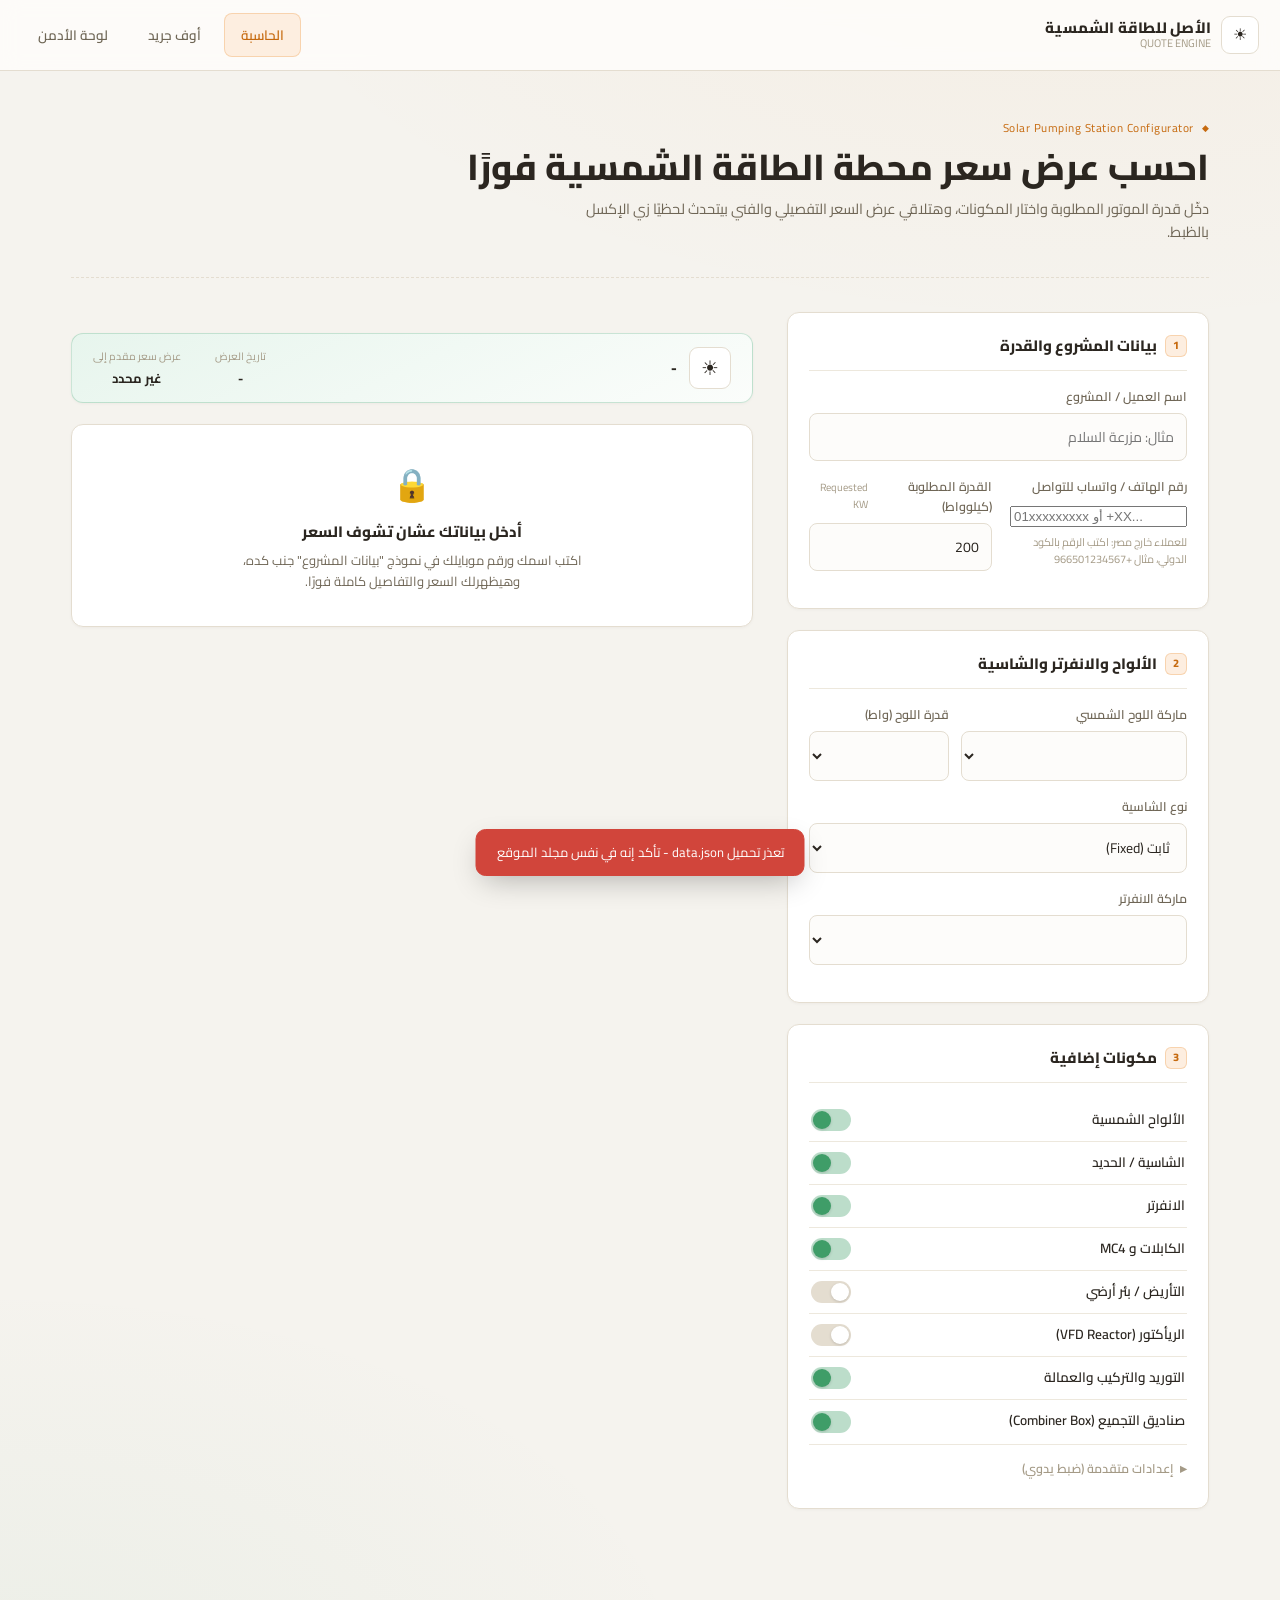
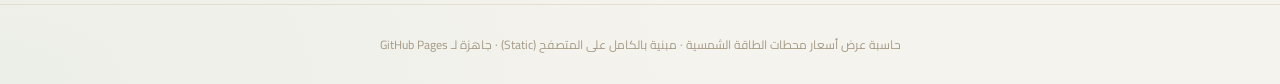
==== index.html @ ba608254 "Add files via upload" ====
<!DOCTYPE html>
<html lang="ar" dir="rtl">
<head>
<meta charset="UTF-8">
<meta name="viewport" content="width=device-width, initial-scale=1.0">
<title>حاسبة عرض سعر محطة الطاقة الشمسية</title>
<link rel="preconnect" href="https://fonts.googleapis.com">
<link href="https://fonts.googleapis.com/css2?family=Cairo:wght@400;500;600;700;800;900&display=swap" rel="stylesheet">
<link rel="stylesheet" href="style.css">
</head>
<body>

<div class="topbar">
  <div class="brand">
    <div class="brand-mark"><img src="logo.png" alt="شعار الشركة" onerror="this.style.display='none'; this.parentElement.innerHTML='☀';"></div>
    <div class="brand-text">
      <b id="companyNameTop">الأصل للطاقة الشمسية</b>
      <span>QUOTE ENGINE</span>
    </div>
  </div>
  <nav>
    <button class="nav-btn active" data-view="calc">الحاسبة</button>
    <button class="nav-btn" data-view="offgrid">أوف جريد</button>
    <button class="nav-btn" data-view="admin">لوحة الأدمن</button>
  </nav>
</div>

<div class="wrap">

  <!-- ======================= CALCULATOR VIEW ======================= -->
  <section class="view active" id="view-calc">
    <div class="hero">
      <div class="eyebrow">Solar Pumping Station Configurator</div>
      <h1>احسب عرض سعر محطة الطاقة الشمسية فورًا</h1>
      <p>دخّل قدرة الموتور المطلوبة واختار المكونات، وهتلاقي عرض السعر التفصيلي والفني بيتحدث لحظيًا زي الإكسل بالظبط.</p>
    </div>

    <div class="grid">
      <!-- LEFT: INPUTS -->
      <div>
        <div class="card">
          <h2><span class="num">1</span> بيانات المشروع والقدرة</h2>
          <div class="field">
            <label>اسم العميل / المشروع</label>
            <input type="text" id="clientName" placeholder="مثال: مزرعة السلام">
          </div>
          <div class="row2">
            <div class="field">
              <label>رقم الهاتف / واتساب للتواصل</label>
              <input type="tel" id="clientPhone" placeholder="01xxxxxxxxx أو +XX..." inputmode="tel">
              <small style="display:block; margin-top:5px; font-size:11px; color:var(--ink-faint);">للعملاء خارج مصر: اكتب الرقم بالكود الدولي، مثال +966501234567</small>
            </div>
            <div class="field">
              <label>القدرة المطلوبة (كيلوواط) <span class="hint">Requested KW</span></label>
              <input type="number" id="requestedKW" value="200" step="1" min="1">
            </div>
          </div>
        </div>

        <div class="card">
          <h2><span class="num">2</span> الألواح والانفرتر والشاسية</h2>
          <div class="row2-golden">
            <div class="field">
              <label>ماركة اللوح الشمسي</label>
              <select id="panelBrand"></select>
            </div>
            <div class="field">
              <label>قدرة اللوح (واط)</label>
              <select id="panelPower"></select>
            </div>
          </div>
          <div class="field">
            <label>نوع الشاسية</label>
            <select id="structureType">
              <option value="FIXED">ثابت (Fixed)</option>
              <option value="ROTATIONAL">متحرك (Rotational)</option>
            </select>
          </div>
          <div class="field">
            <label>ماركة الانفرتر</label>
            <select id="inverterBrand"></select>
          </div>
        </div>

        <div class="card">
          <h2><span class="num">3</span> مكونات إضافية</h2>
          <div class="switch-row">
            <div class="lbl">الألواح الشمسية</div>
            <label class="switch"><input type="checkbox" id="solarEnabled" checked><span class="track"></span><span class="thumb"></span></label>
          </div>
          <div class="switch-row">
            <div class="lbl">الشاسية / الحديد</div>
            <label class="switch"><input type="checkbox" id="structureEnabled" checked><span class="track"></span><span class="thumb"></span></label>
          </div>
          <div class="switch-row">
            <div class="lbl">الانفرتر</div>
            <label class="switch"><input type="checkbox" id="inverterEnabled" checked><span class="track"></span><span class="thumb"></span></label>
          </div>
          <div class="switch-row">
            <div class="lbl">الكابلات و MC4</div>
            <label class="switch"><input type="checkbox" id="cablesEnabled" checked><span class="track"></span><span class="thumb"></span></label>
          </div>
          <div class="switch-row">
            <div class="lbl">التأريض / بئر أرضي</div>
            <label class="switch"><input type="checkbox" id="earthingEnabled"><span class="track"></span><span class="thumb"></span></label>
          </div>
          <div class="switch-row">
            <div class="lbl">الريأكتور (VFD Reactor)</div>
            <label class="switch"><input type="checkbox" id="reactorEnabled"><span class="track"></span><span class="thumb"></span></label>
          </div>
          <div class="switch-row">
            <div class="lbl">التوريد والتركيب والعمالة</div>
            <label class="switch"><input type="checkbox" id="supplyInstallEnabled" checked><span class="track"></span><span class="thumb"></span></label>
          </div>
          <div class="switch-row">
            <div class="lbl">صناديق التجميع (Combiner Box) <small id="combinerAutoQty"></small></div>
            <label class="switch"><input type="checkbox" id="combinerEnabled" checked><span class="track"></span><span class="thumb"></span></label>
          </div>

          <details class="adv">
            <summary>إعدادات متقدمة (ضبط يدوي)</summary>
            <div class="adv-body">
              <div class="row3">
                <div class="field">
                  <label>تقليل ألواح/سلسلة</label>
                  <input type="number" id="decreasePanelsPerString" value="0">
                </div>
                <div class="field">
                  <label>تقليل عدد السلاسل</label>
                  <input type="number" id="decreaseStrings" value="0">
                </div>
                <div class="field">
                  <label>زيادة قدرة الانفرتر (HP)</label>
                  <input type="number" id="increaseInverterHP" value="0">
                </div>
              </div>
              <div class="field">
                <label>خصم إضافي يدوي (%)</label>
                <input type="number" id="extraDiscountPercent" value="0" min="0" max="100" step="0.5">
              </div>
            </div>
          </details>
        </div>
      </div>

      <!-- RIGHT: RESULTS -->
      <div>
        <div class="card" id="errorsCard" style="display:none; border-color:rgba(226,100,90,.4);">
          <h2 style="border:none; margin:0; color:var(--danger);">تنبيه</h2>
          <div id="errorsList" style="font-size:13px; color:var(--ink-dim);"></div>
        </div>

        <div class="card doc-header">
          <div class="doc-header-brand">
            <div class="brand-mark"><img src="logo.png" alt="" onerror="this.style.display='none'; this.parentElement.innerHTML='☀';"></div>
            <div class="doc-header-name">
              <b id="docCompanyName">-</b>
              <span id="docCompanyTagline"></span>
            </div>
          </div>
          <div class="doc-header-meta">
            <div class="cell"><span class="k">تاريخ العرض</span><span class="v" id="docQuoteDate">-</span></div>
            <div class="cell"><span class="k">عرض سعر مقدم إلى</span><span class="v" id="docClientNameOut">غير محدد</span></div>
          </div>
        </div>

        <div class="card" id="priceLockCard" style="text-align:center; padding:var(--sp-4) var(--sp-3);">
          <div style="font-size:32px; margin-bottom:10px;">🔒</div>
          <h2 style="border:none; margin:0 0 6px; padding:0; justify-content:center;">أدخل بياناتك عشان تشوف السعر</h2>
          <p style="font-size:13px; color:var(--ink-dim); max-width:360px; margin:0 auto;">اكتب اسمك ورقم موبايلك في نموذج "بيانات المشروع" جنب كده، وهيظهرلك السعر والتفاصيل كاملة فورًا.</p>
        </div>

        <div id="priceGate" style="display:none;">
          <div class="card summary-card">
            <div class="summary-head">
              <h2><span class="num">◆</span> ملخص المنظومة</h2>
              <span class="badge sum-badge" id="summaryBadge"></span>
            </div>
            <div class="summary-body">
              <div class="summary-price">
                <div class="lbl">الإجمالي النهائي (غير شامل ض.ق.م)</div>
                <div class="amt" id="finalPriceOut">0 ج.م</div>
                <div class="sub"><span id="beforeDiscountOut"></span></div>
              </div>
              <div class="summary-stats">
                <div class="stat"><div class="v" id="statPricePerKW">-</div><div class="k" id="statPricePerKWLabel">-</div></div>
                <div class="stat"><div class="v" id="statPanelCount">-</div><div class="k">عدد الألواح</div></div>
                <div class="stat"><div class="v" id="statKW">-</div><div class="k">KW القدرة الفعلية</div></div>
              </div>
            </div>
          </div>

          <div class="card">
            <h2><span class="num">⚡</span> المواصفات الفنية</h2>
            <div class="spec-grid" id="specGrid"></div>
          </div>

          <div class="card">
            <h2><span class="num">$</span> تفاصيل عرض السعر</h2>
            <div style="overflow-x:auto;">
              <table class="offer" id="offerTable">
                <thead><tr><th>#</th><th>البند</th><th>النوع</th><th>الكمية</th><th>السعر</th></tr></thead>
                <tbody></tbody>
              </table>
            </div>
            <div class="totals" id="totalsBlock"></div>
          </div>

          <div class="card" id="profitCard" style="display:none; border-color:rgba(45,150,90,.45); background:rgba(45,150,90,.06);">
            <h2><span class="num">🔐</span> التكلفة والربح <small style="font-size:11px; font-weight:600; color:var(--ink-faint);">(يظهر للأدمن فقط)</small></h2>
            <div class="totals" id="profitBlock"></div>
          </div>

          <div class="card">
            <h2><span class="num">%</span> شروط السداد</h2>
            <div id="paymentTerms"></div>
          </div>

          <button class="btn ghost" id="printBtn" style="margin-top:6px;">🖨 طباعة / حفظ PDF</button>
        </div>
      </div>
    </div>
  </section>

  <!-- ======================= OFF-GRID VIEW ======================= -->
  <section class="view" id="view-offgrid">
    <div class="hero">
      <div class="eyebrow">أوف جريد</div>
      <h1>حاسبة أنظمة الطاقة الشمسية بالبطاريات (Off-Grid)</h1>
      <p>احسب عدد الألواح وبنك البطاريات والانفرتر المناسب حسب استهلاكك اليومي، واحصل على عرض سعر فوري.</p>
    </div>

    <div class="grid">
      <!-- RIGHT: INPUTS -->
      <div>
        <div class="card">
          <h2><span class="num">1</span> بيانات العميل والمشروع</h2>
          <div class="field">
            <label>اسم العميل / المشروع</label>
            <input type="text" id="ogClientName" placeholder="مثال: مزرعة السلام">
          </div>
          <div class="row2">
            <div class="field">
              <label>رقم الهاتف / واتساب للتواصل</label>
              <input type="tel" id="ogClientPhone" placeholder="01xxxxxxxxx أو +XX..." inputmode="tel">
            </div>
            <div class="field">
              <label>نوع التيار</label>
              <select id="ogPhase">
                <option value="single">أحادي الطور (Single Phase 220V)</option>
                <option value="three">ثلاثي الطور (Three Phase)</option>
              </select>
            </div>
          </div>
        </div>

        <div class="card">
          <h2><span class="num">2</span> اختيار الموديلات</h2>
          <p style="font-size:11px; color:var(--ink-faint); margin-top:-8px;">قدرة الانفرتر وسعة البطارية بتتحددوا تلقائيًا حسب الأحمال اللي هتدخلها تحت.</p>
          <div class="model-select-row"><label>الانفرتر</label><select id="ogInvBrand"></select></div>
          <div class="model-select-row"><label>البطارية</label><select id="ogBattBrand"></select></div>
          <div class="model-select-row"><label>لوح الطاقة</label><select id="ogPanelBrand"></select></div>
          <div class="model-select-row"><label>قدرة لوح الطاقة</label><select id="ogPanelPower"></select></div>
        </div>

        <div class="card">
          <h2><span class="num">3</span> ساعات الشمس ووقت التشغيل</h2>
          <div class="row2">
            <div class="field"><label>ساعات الشمس القصوى (PSH)</label><input type="number" id="ogPsh" step="0.1"></div>
            <div class="field"><label>هامش أمان</label><input type="number" id="ogSafetyFactor" step="0.01"></div>
          </div>
          <div class="switch-row">
            <div class="lbl">تشغيل نهارًا (مباشر على الألواح)</div>
            <label class="switch"><input type="checkbox" id="ogMorningEnabled" checked><span class="track"></span><span class="thumb"></span></label>
          </div>
          <div class="switch-row">
            <div class="lbl">تشغيل ليلاً (على البطاريات)</div>
            <label class="switch"><input type="checkbox" id="ogNightEnabled" checked><span class="track"></span><span class="thumb"></span></label>
          </div>
        </div>

        <div class="card">
          <h2><span class="num">4</span> الأحمال (الأجهزة المطلوب تشغيلها)</h2>
          <p style="font-size:12px; color:var(--ink-faint); margin-top:-8px;">اختار الجهاز من القائمة وداس + عشان تضيفه. لو مش لاقي جهازك، اختار "جهاز غير مسجل" واكتب بياناته. ساعات التشغيل: نهارًا من 8 صباحًا لـ4 عصرًا، وليلًا باقي اليوم.</p>
          <div class="load-picker-row">
            <select id="ogLoadPicker"></select>
            <button type="button" class="btn-add-load" id="ogAddLoadBtn">+</button>
          </div>
          <div class="tbl-wrap" style="margin-top:14px;">
            <table class="tbl-edit" id="ogLoadsTable2">
              <thead><tr><th>#</th><th>الجهاز</th><th>العدد</th><th>ساعات النهار</th><th>ساعات الليل</th><th></th></tr></thead>
              <tbody id="ogSelectedLoadsBody"></tbody>
            </table>
          </div>
          <p class="qlog-empty" id="ogLoadsEmptyMsg" style="display:none;">لسه مفيش أجهزة مضافة - اختار من القائمة فوق وداس +</p>
        </div>

        <details class="adv">
          <summary>إعدادات متقدمة</summary>
          <div class="adv-body">
            <div class="row2">
              <div class="field"><label>عدد ألواح إضافي يدوي</label><input type="number" id="ogManualPanelAdj" value="0"></div>
              <div class="field"><label>استرينجات بطاريات إضافية</label><input type="number" id="ogExtraBatteryStrings" value="0"></div>
            </div>
            <div class="row2">
              <div class="field"><label>عدد وحدات التركيب <span class="hint">افتراضي = نص عدد الشاسيهات</span></label><input type="number" id="ogInstallQtyOverride" placeholder="تلقائي"></div>
              <div class="field"><label>خصم إضافي (مبلغ ثابت)</label><input type="number" id="ogExtraDiscount" value="0"></div>
            </div>
          </div>
        </details>
      </div>

      <!-- LEFT: RESULTS -->
      <div>
        <div class="card" id="ogErrorsCard" style="display:none; border-color:rgba(226,100,90,.4);">
          <h2 style="border:none; margin:0; color:var(--danger);">تنبيه</h2>
          <div id="ogErrorsList" style="font-size:13px; color:var(--ink-dim);"></div>
        </div>

        <div class="card" id="ogPriceLockCard" style="text-align:center; padding:var(--sp-4) var(--sp-3);">
          <div style="font-size:32px; margin-bottom:10px;">🔒</div>
          <h2 style="border:none; margin:0 0 6px; padding:0; justify-content:center;">أدخل بياناتك عشان تشوف السعر</h2>
          <p style="font-size:13px; color:var(--ink-dim); max-width:360px; margin:0 auto;">اكتب اسمك ورقم موبايلك في "بيانات العميل والمشروع"، وهيظهرلك السعر والتفاصيل كاملة فورًا.</p>
        </div>

        <div id="ogPriceGate" style="display:none;">
          <div class="card summary-card">
            <div class="summary-head">
              <h2><span class="num">◆</span> ملخص النظام</h2>
              <span class="badge sum-badge" id="ogSummaryBadge"></span>
            </div>
            <div class="summary-body">
              <div class="summary-price">
                <div class="lbl">الإجمالي النهائي</div>
                <div class="amt" id="ogFinalPriceOut">0 ج.م</div>
                <div class="sub"><span id="ogBeforeDiscountOut"></span></div>
              </div>
              <div class="summary-stats">
                <div class="stat"><div class="v" id="ogStatPanels">-</div><div class="k">عدد الألواح</div></div>
                <div class="stat"><div class="v" id="ogStatBatteries">-</div><div class="k">عدد البطاريات</div></div>
                <div class="stat"><div class="v" id="ogStatStoredKWh">-</div><div class="k">KWh مخزنة</div></div>
              </div>
            </div>
          </div>

          <div class="card">
            <h2><span class="num">⚡</span> المواصفات الفنية</h2>
            <div class="spec-grid" id="ogSpecGrid"></div>
          </div>

          <div class="card">
            <h2><span class="num">$</span> تفاصيل عرض السعر</h2>
            <div style="overflow-x:auto;">
              <table class="offer" id="ogOfferTable">
                <thead><tr><th>#</th><th>البند</th><th>النوع</th><th>الكمية</th><th>السعر</th></tr></thead>
                <tbody></tbody>
              </table>
            </div>
            <div class="totals" id="ogTotalsBlock"></div>
          </div>

          <div class="card" id="ogProfitCard" style="display:none; border-color:rgba(45,150,90,.45); background:rgba(45,150,90,.06);">
            <h2><span class="num">🔐</span> التكلفة والربح <small style="font-size:11px; font-weight:600; color:var(--ink-faint);">(يظهر للأدمن فقط)</small></h2>
            <div class="totals" id="ogProfitBlock"></div>
          </div>

          <div class="card">
            <h2><span class="num">%</span> شروط السداد</h2>
            <div id="ogPaymentTerms"></div>
          </div>

          <button class="btn ghost" id="ogPrintBtn" style="margin-top:6px;">🖨 طباعة / حفظ PDF</button>
        </div>
      </div>
    </div>
  </section>

  <!-- ======================= ADMIN VIEW ======================= -->
  <section class="view" id="view-admin">
    <div id="admin-gate" class="gate">
      <div class="icon">🔒</div>
      <h2>دخول لوحة الأدمن</h2>
      <p>دخّل اسم المستخدم وكلمة المرور الخاصة بالأدمن.</p>
      <div class="field">
        <label>اسم المستخدم</label>
        <input type="text" id="adminUsername" placeholder="admin" autocomplete="username">
      </div>
      <div class="field">
        <label>كلمة المرور</label>
        <input type="password" id="adminPasswordInput" placeholder="••••••••" autocomplete="current-password">
      </div>

      <details class="adv" style="margin-top:14px;">
        <summary>إعدادات الاتصال بـ GitHub (تُملأ مرة واحدة فقط)</summary>
        <div class="adv-body">
          <p style="font-size:12.5px; color:var(--ink-dim); margin-top:0;">لازم توكن GitHub بصلاحية الكتابة على الريبو عشان تقدر تحفظ التعديلات مباشرة للجميع. التوكن بيتخزن في المتصفح بتاعك فقط ومش بيتبعت لأي حد غير GitHub.</p>
          <div class="field">
            <label>مالك الريبو (Owner)</label>
            <input type="text" id="ghOwner" placeholder="مثال: ahmed-solar">
          </div>
          <div class="field">
            <label>اسم الريبو (Repo)</label>
            <input type="text" id="ghRepo" placeholder="مثال: solar-quote-site">
          </div>
          <div class="field">
            <label>الفرع (Branch)</label>
            <input type="text" id="ghBranch" value="main">
          </div>
          <div class="field">
            <label>GitHub Token (Fine-grained, Contents: Read & Write)</label>
            <input type="password" id="ghToken" placeholder="github_pat_...">
          </div>
          <div class="switch-row" style="justify-content:flex-start; gap:10px;">
            <label class="switch"><input type="checkbox" id="rememberToken"><span class="track"></span><span class="thumb"></span></label>
            <div class="lbl" style="font-size:12.5px;">تذكرني على هذا الجهاز (غير مستحسن على جهاز مشترك)</div>
          </div>
        </div>
      </details>

      <button class="btn" id="unlockAdminBtn" style="margin-top:14px;">دخول</button>
      <div class="field" style="margin-top:14px;">
        <button class="btn ghost small" id="offlineAdminBtn">تعديل بدون حفظ فوري (تنزيل JSON يدويًا)</button>
      </div>
    </div>

    <div id="admin-panel" style="display:none;">
      <div class="admin-toolbar">
        <div><span class="status-dot" id="connStatusDot"></span><span id="connStatusText" style="font-size:13px;">متصل بـ GitHub</span></div>
        <div style="display:flex; gap:10px;">
          <button class="btn ghost small" id="downloadJsonBtn">تنزيل data.json</button>
          <button class="btn small" id="saveGithubBtn">حفظ التعديلات على GitHub</button>
          <button class="btn ghost small" id="lockAdminBtn">خروج</button>
        </div>
      </div>

      <div class="card">
        <h2><span class="num">📇</span> سجل عروض الأسعار</h2>
        <p style="font-size:12px; color:var(--ink-faint); margin-top:-8px;">كل عرض أي حد يعمله (عميل، مندوب، أو أدمن) بيتسجل هنا تلقائيًا - اسم العميل ورقم هاتفه وتفاصيل العرض كاملة، عشان ترجعله وقت ما احتجت.</p>

        <div class="field">
          <label>رابط سجل عروض الأسعار (Worker URL) <span class="hint">مرة واحدة بس</span></label>
          <input type="text" id="cfgQuotesWorkerUrl" placeholder="https://alasl-quote-logger.YOUR-SUBDOMAIN.workers.dev">
          <small style="display:block; margin-top:5px; font-size:11px; color:var(--ink-faint);">شوف ملف <code>server/quote-logger-worker.js</code> في المشروع لخطوات النشر على Cloudflare (مجانًا). من غير الرابط ده، العروض بتتسجل محليًا بس على كل جهاز.</small>
        </div>

        <div style="display:flex; gap:10px; margin:14px 0; flex-wrap:wrap;">
          <input type="text" id="quotesSearch" placeholder="دور بالاسم أو رقم الهاتف..." style="flex:1; min-width:180px;">
          <button class="btn ghost small" id="refreshQuotesBtn">تحديث السجل المركزي ↻</button>
        </div>
        <div style="margin-bottom:10px;">
          <b style="font-size:12.5px; color:var(--ink-dim);">السجل المركزي (يظهر من أي جهاز لأي أدمن)</b>
          <div id="quotesLogRemote" style="margin-top:8px;"></div>
        </div>
        <div>
          <b style="font-size:12.5px; color:var(--ink-dim);">السجل المحلي (على هذا الجهاز/المتصفح بس - نسخة احتياطية)</b>
          <div id="quotesLogLocal" style="margin-top:8px;"></div>
        </div>
      </div>

      <div class="admin-top-row">
        <div class="card">
          <h2><span class="num">i</span> بيانات الشركة</h2>
          <div class="row2-golden-r">
            <div class="field"><label>اسم الشركة</label><input type="text" id="cfgCompanyName"></div>
            <div class="field"><label>رمز العملة</label><input type="text" id="cfgCurrencySymbol"></div>
          </div>
        </div>

        <div class="card">
          <h2><span class="num">🔑</span> بيانات دخول الأدمن</h2>
          <p style="font-size:12px; color:var(--ink-faint); margin-top:-8px;">بعد التغيير اضغط "حفظ التعديلات على GitHub" عشان تتفعّل للجميع.</p>
          <div class="field"><label>اسم المستخدم الجديد</label><input type="text" id="newAdminUsername" autocomplete="off"></div>
          <div class="field"><label>كلمة المرور الجديدة</label><input type="password" id="newAdminPassword" autocomplete="new-password" placeholder="اتركه فارغًا لو مش عايز تغييره"></div>
          <button class="btn ghost small" id="updateAdminCredsBtn" style="margin-top:6px;">تحديث بيانات الدخول</button>
        </div>
      </div>

      <div class="card">
        <h2><span class="num">∑</span> ثوابت المعادلات الهندسية <small style="font-size:11px; font-weight:600; color:var(--ink-faint);">(قابلة للتحديث الدوري)</small></h2>
        <p style="font-size:12px; color:var(--ink-faint); margin-top:-8px;">دي الثوابت اللي بتتغير في معادلات حساب عدد الألواح والسلاسل - عدّلها هنا وقت ما احتجت من غير ما تلمس الكود.</p>
        <div class="row2">
          <div class="field">
            <label>الحد الأقصى لفولت السلسلة (V) <span class="hint">Voltage Limit Cap</span></label>
            <input type="number" id="cfgVoltageLimitCap" step="1">
            <small style="display:block; margin-top:5px; font-size:11px; color:var(--ink-faint);">⚠ بيتقارن بـ <b>Vimp</b> (فولت التشغيل الأمثل) مش <b>Voc</b> (فولت الدائرة المفتوحة) — المعادلة: عدد الألواح بالسلسلة = هذا الرقم ÷ Vimp اللوح.</small>
          </div>
          <div class="field">
            <label>معامل الفولت المتوقع (VAC Factor)</label>
            <input type="number" id="cfgExpectedVACFactor" step="0.0001">
          </div>
        </div>
      </div>

      <div class="card">
        <h2><span class="num">☀</span> جدول الألواح الشمسية</h2>
        <p style="font-size:12px; color:var(--ink-faint); margin-top:-8px;">لازم كل لوح له سعر (جنيه/واط) عشان يظهر في اختيارات الحاسبة.</p>
        <div class="field" style="max-width:260px;">
          <label>عرض</label>
          <select id="panelsFilter">
            <option value="all">كل الألواح</option>
            <option value="priced">الألواح اللي ليها سعر بس</option>
            <option value="unpriced">الألواح اللي من غير سعر بس</option>
          </select>
        </div>
        <p id="panelsMissingNote" style="font-size:12px; color:var(--sun); margin:0 0 10px; font-family:var(--mono);"></p>
        <div class="tbl-wrap">
          <table class="tbl-edit" id="panelsTable">
            <thead><tr><th>الماركة</th><th>القدرة W</th><th>Vimp</th><th>Voc</th><th>I imp</th><th>I sc</th><th>السعر/واط</th><th></th></tr></thead>
            <tbody></tbody>
          </table>
        </div>
        <button class="btn ghost small" id="addPanelBtn" style="margin-top:10px;">+ إضافة لوح</button>
      </div>

      <div class="card">
        <h2><span class="num">⚙</span> جدول الإنفرترات</h2>
        <div class="compact-grid" id="invDiscountsBox" style="margin-bottom:14px;"></div>
        <div class="field" style="max-width:260px;">
          <label>اختر ماركة الانفرتر لعرض/تعديل موديلاتها</label>
          <select id="invBrandFilter"></select>
        </div>
        <div class="tbl-wrap">
          <table class="tbl-edit" id="invTable">
            <thead><tr><th>الماركة</th><th>HP</th><th>KW</th><th>السعر (Price List)</th><th></th></tr></thead>
            <tbody></tbody>
          </table>
        </div>
        <button class="btn ghost small" id="addInvBtn" style="margin-top:10px;">+ إضافة موديل انفرتر</button>
      </div>

      <div class="card">
        <h2><span class="num">▦</span> صناديق التجميع (Combiner Box)</h2>
        <div class="row2">
          <div class="field"><label>نسبة الخصم على السعر الأصلي</label><input type="number" id="cfgCombinerDiscount" step="0.01"></div>
          <div class="field"><label>عدد المصفوفات (Arrays) لكل صندوق</label><input type="number" id="cfgStringsPerBox" step="1" min="1"></div>
        </div>
        <div class="tbl-wrap">
          <table class="tbl-edit" id="combinerTable">
            <thead><tr><th>عدد المصفوفات</th><th>MCCB</th><th>السعر الأصلي</th><th></th></tr></thead>
            <tbody></tbody>
          </table>
        </div>
        <button class="btn ghost small" id="addCombinerBtn" style="margin-top:10px;">+ إضافة صف</button>
      </div>

      <div class="card">
        <h2><span class="num">▤</span> الريأكتور والقواطع (MCCB)</h2>
        <div class="row2">
          <div>
            <b style="font-size:12.5px; color:var(--ink-dim);">الريأكتور</b>
            <div class="tbl-wrap" style="margin-top:8px;">
              <table class="tbl-edit" id="reactorTable">
                <thead><tr><th>أمبير</th><th>السعر</th><th></th></tr></thead>
                <tbody></tbody>
              </table>
            </div>
            <button class="btn ghost small" id="addReactorBtn" style="margin-top:10px;">+ إضافة</button>
          </div>
          <div>
            <b style="font-size:12.5px; color:var(--ink-dim);">قواطع MCB/MCCB</b>
            <div class="tbl-wrap" style="margin-top:8px;">
              <table class="tbl-edit" id="mcbTable">
                <thead><tr><th>أمبير</th><th>السعر</th><th></th></tr></thead>
                <tbody></tbody>
              </table>
            </div>
            <button class="btn ghost small" id="addMcbBtn" style="margin-top:10px;">+ إضافة</button>
          </div>
        </div>
      </div>

      <div class="card">
        <h2><span class="num">▧</span> أسعار الحديد / الشاسية</h2>
        <div class="row3">
          <div class="field"><label>ثابت - جنيه/كيلوواط</label><input type="number" id="cfgSteelFixed"></div>
          <div class="field"><label>متحرك Semco (≤15 لوح/سلسلة)</label><input type="number" id="cfgSteelSemco15"></div>
          <div class="field"><label>متحرك Semco (&gt;15 لوح/سلسلة)</label><input type="number" id="cfgSteelSemcoGt15"></div>
        </div>
        <div class="row3">
          <div></div>
          <div class="field"><label>متحرك الموحدة (≤15 لوح/سلسلة)</label><input type="number" id="cfgSteelElmo15"></div>
          <div class="field"><label>متحرك الموحدة (&gt;15 لوح/سلسلة)</label><input type="number" id="cfgSteelElmoGt15"></div>
        </div>
      </div>

      <div class="card">
        <h2><span class="num">⎓</span> الكابلات - الشركات والمقاسات</h2>
        <p style="font-size:12px; color:var(--ink-faint); margin-top:-8px;">جدول مرجعي بأسعار كل شركة ومقاس عند الموردين، وتحته الإعدادات الفعلية اللي بتدخل في حساب عرض السعر.</p>
        <div class="tbl-wrap">
          <table class="tbl-edit" id="cablesTable">
            <thead><tr><th>الشركة المصنعة</th><th>المقاس</th><th>سعر المتر</th><th></th></tr></thead>
            <tbody></tbody>
          </table>
        </div>
        <button class="btn ghost small" id="addCableBtn" style="margin-top:10px;">+ إضافة نوع كابل</button>

        <div style="margin-top:18px; padding-top:16px; border-top:1px dashed var(--line);">
          <b style="font-size:12.5px; color:var(--ink-dim);">⚡ إعدادات التسعير المستخدمة في الحسبة</b>
          <p style="font-size:11.5px; color:var(--ink-faint); margin:4px 0 12px;">دي القيم الفعلية اللي بتدخل في حساب السعر النهائي - عدّلها يدويًا لو غيّرت السعر في الجدول فوق وعايز تطبّقه.</p>
          <div class="row3">
            <div class="field"><label>متر كابل/صف</label><input type="number" id="cfgCableMeterPerArray"></div>
            <div class="field"><label>سعر متر الكابل المستخدم</label><input type="number" id="cfgCablePricePerMeter"></div>
            <div class="field"><label>معامل ربح الكابلات</label><input type="number" id="cfgCableMarkup" step="0.01"></div>
          </div>
        </div>
      </div>

      <div class="card">
        <h2><span class="num">≡</span> ثوابت أخرى (تأريض / تركيب / نقل)</h2>
        <div class="row3">
          <div class="field"><label>MC4 لكل صف</label><input type="number" id="cfgMc4PerArray"></div>
          <div class="field"><label>سعر MC4</label><input type="number" id="cfgMc4Price"></div>
          <div class="field"><label>سعر الخرطوم المرن</label><input type="number" id="cfgFlexTubePrice"></div>
        </div>
        <div class="row3">
          <div class="field"><label>مقسوم عليه التأريض (واط)</label><input type="number" id="cfgEarthDivisor"></div>
          <div class="field"><label>سعر وحدة التأريض</label><input type="number" id="cfgEarthPrice"></div>
          <div class="field"><label>معامل ربح التأريض والريأكتور</label><input type="number" id="cfgEarthMarkup" step="0.01"></div>
        </div>
        <div class="row3">
          <div class="field"><label>سعر وحدة التركيب/كيلوواط</label><input type="number" id="cfgInstallPrice"></div>
          <div class="field"><label>مقسوم عليه النقل (واط)</label><input type="number" id="cfgTransportDivisor"></div>
          <div class="field"><label>سعر وحدة النقل</label><input type="number" id="cfgTransportPrice"></div>
        </div>
        <div class="row3">
          <div class="field"><label>توريد وتركيب ثابت (جنيه/كيلوواط)</label><input type="number" id="cfgSupplyFixed"></div>
          <div class="field"><label>توريد وتركيب متحرك (جنيه/كيلوواط)</label><input type="number" id="cfgSupplyRot"></div>
          <div class="field"><label>هامش الربح للألواح (جنيه/واط)</label><input type="number" id="cfgPanelMarkup" step="0.01"></div>
        </div>
      </div>

      <div class="card">
        <h2><span class="num">🔋</span> أوف جريد - كتالوج الانفرترات</h2>
        <p style="font-size:12px; color:var(--ink-faint); margin-top:-8px;">الأسعار دي منقولة من ملف إكسل قديم - راجعها وحدّثها من هنا.</p>
        <div class="tbl-wrap">
          <table class="tbl-edit" id="ogInvTable">
            <thead><tr><th>الماركة</th><th>النوع</th><th>الجهد V</th><th>القدرة KW</th><th>السعر (Price List)</th><th>نسبة الخصم</th><th></th></tr></thead>
            <tbody></tbody>
          </table>
        </div>
        <button class="btn ghost small" id="addOgInvBtn" style="margin-top:10px;">+ إضافة انفرتر أوف جريد</button>
      </div>

      <div class="card">
        <h2><span class="num">🔋</span> أوف جريد - كتالوج البطاريات</h2>
        <div class="tbl-wrap">
          <table class="tbl-edit" id="ogBattTable">
            <thead><tr><th>الماركة</th><th>الجهد V</th><th>السعة AH</th><th>DOD%</th><th>السعر (Price List)</th><th>نسبة الخصم</th><th></th></tr></thead>
            <tbody></tbody>
          </table>
        </div>
        <button class="btn ghost small" id="addOgBattBtn" style="margin-top:10px;">+ إضافة بطارية</button>
      </div>

      <div class="card">
        <h2><span class="num">🔌</span> أوف جريد - قائمة الأحمال (الأجهزة)</h2>
        <p style="font-size:12px; color:var(--ink-faint); margin-top:-8px;">دي القائمة اللي بتظهر للعميل يختار عدد كل جهاز عنده.</p>
        <div class="tbl-wrap">
          <table class="tbl-edit" id="ogLoadsTable">
            <thead><tr><th>اسم الجهاز</th><th>القدرة (واط)</th><th>معامل التشغيل</th><th>ساعات ليلية</th><th>ساعات نهارية</th><th></th></tr></thead>
            <tbody></tbody>
          </table>
        </div>
        <button class="btn ghost small" id="addOgLoadBtn" style="margin-top:10px;">+ إضافة جهاز</button>
      </div>

      <div class="card">
        <h2><span class="num">≡</span> أوف جريد - ثوابت الحساب والتسعير</h2>
        <div class="row3">
          <div class="field"><label>ساعات الشمس الافتراضية (PSH)</label><input type="number" id="cfgOgPsh" step="0.1"></div>
          <div class="field"><label>هامش الأمان الافتراضي</label><input type="number" id="cfgOgSafetyFactor" step="0.01"></div>
          <div class="field"><label>ألواح إضافية افتراضية</label><input type="number" id="cfgOgExtraPanels"></div>
        </div>
        <div class="row3">
          <div class="field"><label>ساعات شحن البطارية بالكامل</label><input type="number" id="cfgOgChargeSunHours" step="0.1"></div>
          <div class="field"><label>هامش ربح اللوح (جنيه/واط)</label><input type="number" id="cfgOgPanelMarkup" step="0.01"></div>
          <div class="field"><label>تكلفة الشاسيه/وحدة</label><input type="number" id="cfgOgSteelCost"></div>
        </div>
        <div class="row3">
          <div class="field"><label>هامش ربح الشاسيه/وحدة</label><input type="number" id="cfgOgSteelMargin"></div>
          <div class="field"><label>تكلفة متر الكابل</label><input type="number" id="cfgOgCableCost"></div>
          <div class="field"><label>سعر متر الكابل للعميل</label><input type="number" id="cfgOgCableCustomer"></div>
        </div>
        <div class="row3">
          <div class="field"><label>أمتار كابل لكل شاسيه</label><input type="number" id="cfgOgCableMetersPerSteel"></div>
          <div class="field"><label>تكلفة الاكسسوارات (ثابت)</label><input type="number" id="cfgOgAccCost"></div>
          <div class="field"><label>سعر الاكسسوارات للعميل</label><input type="number" id="cfgOgAccCustomer"></div>
        </div>
        <div class="row3">
          <div class="field"><label>تكلفة النقل (ثابت)</label><input type="number" id="cfgOgTransportCost"></div>
          <div class="field"><label>سعر النقل للعميل</label><input type="number" id="cfgOgTransportCustomer"></div>
          <div class="field"><label>تكلفة التركيب/وحدة</label><input type="number" id="cfgOgInstallCost"></div>
        </div>
        <div class="row3">
          <div class="field"><label>سعر التركيب للعميل/وحدة</label><input type="number" id="cfgOgInstallCustomer"></div>
        </div>
      </div>

      <button class="btn" id="saveGithubBtn2" style="margin-bottom:40px;">حفظ كل التعديلات على GitHub</button>
    </div>
  </section>

</div>

<div class="footer">
  حاسبة عرض أسعار محطات الطاقة الشمسية &middot; مبنية بالكامل على المتصفح (Static) &middot; جاهزة لـ GitHub Pages
</div>

<div class="toast" id="toast"></div>

<!-- ======================= MODAL عام: إضافة أي منتج (لوح / انفرتر / كابل / ...) ======================= -->
<div class="modal-overlay" id="genericModal">
  <div class="modal-box">
    <h3 id="gmTitle">-</h3>
    <p class="modal-sub" id="gmSub"></p>
    <div id="gmFields"></div>
    <div class="modal-actions">
      <button class="btn ghost" id="gmCancelBtn">إلغاء</button>
      <button class="btn" id="gmConfirmBtn">حفظ</button>
    </div>
  </div>
</div>

<!-- ======================= PRINT-ONLY QUOTE TEMPLATE ======================= -->
<div id="printQuote">
  <img class="pq-letterhead-bg" src="letterhead.jpg" alt="">
  <div class="pq-content">
    <div class="pq-doc">
      <b>عرض سعر</b>
      <div>رقم العرض: <span id="pqQuoteNo"></span></div>
      <div>التاريخ: <span id="pqDate"></span></div>
    </div>

    <div class="pq-meta">
      <div class="box">
        <div class="k">العميل / المشروع</div>
        <div class="v" id="pqClient">-</div>
      </div>
      <div class="box">
        <div class="k">رقم الهاتف / واتساب</div>
        <div class="v" id="pqPhone">-</div>
      </div>
      <div class="box">
        <div class="k">القدرة المطلوبة</div>
        <div class="v" id="pqRequestedKW">-</div>
      </div>
      <div class="box">
        <div class="k">نوع الشاسية</div>
        <div class="v" id="pqStructureType">-</div>
      </div>
    </div>

    <div class="pq-specs" id="pqSpecs"></div>

    <table class="pq-table">
      <thead>
        <tr><th>#</th><th>البند</th><th>النوع</th><th>الكمية</th><th>المنشأ</th><th>الضمان</th></tr>
      </thead>
      <tbody id="pqOfferBody"></tbody>
    </table>

    <div class="pq-grandtotal" id="pqGrandTotal">
      <div class="k">السعر الإجمالي للعرض (غير شامل ض.ق.م)</div>
      <div class="v" id="pqGrandTotalValue">-</div>
    </div>

    <div class="pq-payment">
      <div class="title">شروط السداد</div>
      <div id="pqPayment"></div>
    </div>

    <div class="pq-footer">
      هذا العرض ساري لمدة 15 يوم من تاريخه، ولا يشمل ضريبة القيمة المضافة ما لم يذكر خلاف ذلك.
    </div>
  </div>
</div>

<div id="printQuoteOG">
  <img class="pq-letterhead-bg" src="letterhead.jpg" alt="">
  <div class="pq-content">
    <div class="pq-doc">
      <b>عرض سعر - نظام أوف جريد (بطاريات)</b>
      <div>رقم العرض: <span id="ogPqQuoteNo"></span></div>
      <div>التاريخ: <span id="ogPqDate"></span></div>
    </div>

    <div class="pq-meta">
      <div class="box">
        <div class="k">العميل / المشروع</div>
        <div class="v" id="ogPqClient">-</div>
      </div>
      <div class="box">
        <div class="k">رقم الهاتف / واتساب</div>
        <div class="v" id="ogPqPhone">-</div>
      </div>
      <div class="box">
        <div class="k">نوع التيار</div>
        <div class="v" id="ogPqPhase">-</div>
      </div>
      <div class="box">
        <div class="k">عدد الألواح</div>
        <div class="v" id="ogPqPanels">-</div>
      </div>
    </div>

    <div class="pq-specs" id="ogPqSpecs"></div>

    <table class="pq-table">
      <thead>
        <tr><th>#</th><th>البند</th><th>النوع</th><th>الكمية</th></tr>
      </thead>
      <tbody id="ogPqOfferBody"></tbody>
    </table>

    <div class="pq-grandtotal" id="ogPqGrandTotal">
      <div class="k">السعر الإجمالي للعرض (غير شامل ض.ق.م)</div>
      <div class="v" id="ogPqGrandTotalValue">-</div>
    </div>

    <div class="pq-payment">
      <div class="title">شروط السداد</div>
      <div id="ogPqPayment"></div>
    </div>

    <div class="pq-footer">
      هذا العرض ساري لمدة 15 يوم من تاريخه، ولا يشمل ضريبة القيمة المضافة ما لم يذكر خلاف ذلك.
    </div>
  </div>
</div>

<script src="calc.js"></script>
<script src="offgrid-calc.js"></script>
<script src="app.js"></script>
</body>
</html>
---- style.css ----
:root{
  --bg: #f5f3ee;
  --bg-panel: #fdfcfa;
  --bg-card: #ffffff;
  --line: #e4ddd0;
  --line-soft: #ede8dd;
  --ink: #2b2620;
  --ink-dim: #6f6656;
  --ink-faint: #a49a86;
  --sun: #e8811a;
  --sun-deep: #c66a0f;
  --sun-soft: #fdeee0;
  --leaf: #3f9d68;
  --leaf-soft: #e7f5ed;
  --danger: #d1453b;
  --danger-soft: #fbeae8;
  --mono: 'Cairo', 'Tahoma', sans-serif;
  --sans: 'Cairo', 'Tahoma', sans-serif;
  --radius: 12px;

  /* ------------------------------------------------------------------
     نظام القياسات: مبني على النسبة الذهبية (φ ≈ 1.618)
     المسافات بتتابع فيبوناتشي (بيقرب من φ كل ما الأرقام كبرت) عشان
     إيقاع بصري متناسق بين كل العناصر: 8 → 13 → 21 → 34 → 55 → 89
     ------------------------------------------------------------------ */
  --sp-1: 8px;
  --sp-2: 13px;
  --sp-3: 21px;
  --sp-4: 34px;
  --sp-5: 55px;
  --sp-6: 89px;

  /* تدرج الخطوط: العناصر التانوية بتاخد حجم عملي وقابل للقراءة،
     والعناصر الرئيسية (العنوان + رقم السعر النهائي) بتاخد قفزة φ
     عشان تبقى هي أهم حاجة في الصفحة بصريًا */
  --fs-xs: 11px;
  --fs-sm: 12.5px;
  --fs-base: 14px;
  --fs-md: 16px;
  --fs-section: 15px;
  --fs-hero: 36px;      /* = fs-base × φ² تقريبًا */
  --fs-hero-mobile: 22px;
  --fs-price: 38px;
  --fs-price-mobile: 26px;

  /* سطح غامق مميز لكارت "ملخص المنظومة" - بيفصله بصريًا كعنصر
     توقيعي (signature) عن باقي الكروت الفاتحة في الصفحة */
  --dark-bg: #221d16;
  --dark-bg-soft: rgba(255,255,255,.05);
  --dark-line: rgba(255,255,255,.09);
  --dark-ink: #f6efe3;
  --dark-ink-dim: #cabb9f;
}

*{box-sizing:border-box;}
html{scroll-behavior:smooth;}
body{
  margin:0;
  background:
    radial-gradient(ellipse 900px 500px at 85% -10%, rgba(232,129,26,0.06), transparent),
    radial-gradient(ellipse 700px 400px at 0% 100%, rgba(63,157,104,0.05), transparent),
    var(--bg);
  color:var(--ink);
  font-family:var(--sans);
  direction:rtl;
  line-height:1.6;
  min-height:100vh;
}

::selection{background:var(--sun); color:#fff;}
a{color:inherit;}

.topbar{
  position:sticky; top:0; z-index:50;
  display:flex; align-items:center; justify-content:space-between;
  padding:var(--sp-2) var(--sp-3);
  background:rgba(253,252,250,0.92);
  backdrop-filter:blur(10px);
  border-bottom:1px solid var(--line);
}
.brand{display:flex; align-items:center; gap:10px;}
.brand-mark{
  width:38px; height:38px; border-radius:9px;
  display:flex; align-items:center; justify-content:center;
  overflow:hidden; background:#fff; border:1px solid var(--line);
}
.brand-mark img{width:100%; height:100%; object-fit:contain; padding:3px;}
.brand-text{display:flex; flex-direction:column; line-height:1.2;}
.brand-text b{font-size:15px; letter-spacing:.2px; font-weight:800;}
.brand-text span{font-size:11px; color:var(--ink-faint); font-family:var(--mono);}

.topbar nav{display:flex; gap:6px;}
.nav-btn{
  border:1px solid transparent; background:transparent; color:var(--ink-dim);
  padding:8px 16px; border-radius:8px; font-family:var(--sans); font-size:13.5px; font-weight:600;
  cursor:pointer; transition:.15s;
}
.nav-btn:hover{color:var(--ink); background:var(--sun-soft);}
.nav-btn.active{color:var(--sun-deep); background:var(--sun-soft); border-color:rgba(232,129,26,.25);}

.wrap{max-width:1180px; margin:0 auto; padding:var(--sp-4) var(--sp-3) var(--sp-5);}
.view{display:none;}
.view.active{display:block; animation:rise .35s ease both;}
@keyframes rise{from{opacity:0; transform:translateY(6px);} to{opacity:1; transform:none;}}

.hero{padding:var(--sp-1) 0 var(--sp-4); border-bottom:1px dashed var(--line); margin-bottom:var(--sp-4);}
.hero .eyebrow{
  display:inline-flex; align-items:center; gap:8px; font-family:var(--mono); font-size:11.5px;
  color:var(--sun-deep); letter-spacing:.5px; margin-bottom:10px;
}
.hero .eyebrow::before{content:"◆"; font-size:9px;}
.hero h1{font-size:var(--fs-hero); margin:0 0 8px; font-weight:800; line-height:1.15;}
.hero p{color:var(--ink-dim); margin:0; max-width:640px; font-size:14.5px;}

/* شبكة الحاسبة: عمود المدخلات أضيق (وحدة واحدة) وعمود النتائج أعرض
   بمقدار φ (1.618) - لأن النتائج فيها الرقم الرئيسي وجدول تفصيلي
   محتاج مساحة أكتر عشان يتقرأ بوضوح، بينما المدخلات نماذج مضغوطة
   بطبيعتها وبتشتغل كويس في عمود أضيق */
.grid{display:grid; grid-template-columns: 1fr 1.618fr; gap:var(--sp-4);}
@media (max-width:960px){.grid{grid-template-columns:1fr;}}

.card{
  background:var(--bg-card);
  border:1px solid var(--line); border-radius:var(--radius);
  padding:var(--sp-3);
  box-shadow:0 1px 3px rgba(43,38,32,0.04);
}
.card + .card{margin-top:var(--sp-3);}
.card h2{
  font-size:var(--fs-section); margin:0 0 16px; color:var(--ink); font-weight:800;
  display:flex; align-items:center; gap:8px; padding-bottom:12px; border-bottom:1px solid var(--line-soft);
}
.card h2 .num{
  font-family:var(--mono); font-size:11px; color:var(--sun-deep); background:var(--sun-soft);
  border:1px solid rgba(232,129,26,.25); width:22px; height:22px; border-radius:6px;
  display:flex; align-items:center; justify-content:center; flex:none;
}

.field{margin-bottom:16px;}
.field label{
  display:block; font-size:12.5px; color:var(--ink-dim); margin-bottom:6px; font-weight:600;
  display:flex; justify-content:space-between; align-items:baseline;
}
.field label .hint{font-family:var(--mono); font-size:10.5px; color:var(--ink-faint); font-weight:400;}
input[type=text], input[type=number], input[type=password], select, textarea{
  width:100%; background:var(--bg-panel); border:1px solid var(--line); color:var(--ink);
  padding:10px 12px; border-radius:8px; font-family:var(--sans); font-size:14px;
  transition:.15s;
}
input:focus, select:focus, textarea:focus{
  outline:none; border-color:var(--sun); box-shadow:0 0 0 3px rgba(232,129,26,.12);
}
.row2{display:grid; grid-template-columns:1fr 1fr; gap:12px;}
.row3{display:grid; grid-template-columns:1fr 1fr 1fr; gap:12px;}
/* لاستخدامها لما حقلين جنب بعض يكون واحد منهم محتوى نصي أطول
   (اسم، ماركة) والتاني رقم قصير - العمود الأول ياخد نصيب φ من
   المساحة عشان يخدم الغرض منه (استيعاب نص أطول) بشكل أوضح */
.row2-golden{display:grid; grid-template-columns:1.618fr 1fr; gap:12px;}
@media (max-width:520px){ .row2-golden{grid-template-columns:1fr; } }

/* شبكة مضغوطة لعناصر مرجعية صغيرة (زي نسب خصم الماركات) - مش
   محتاجة نفس مساحة حقول الفورم العادية */
.compact-grid{display:grid; grid-template-columns:repeat(auto-fit, minmax(100px,1fr)); gap:8px;}
.compact-grid .field{margin-bottom:0;}
.compact-grid .field label{font-size:10.5px; margin-bottom:4px;}
.compact-grid .field input{padding:6px 8px; font-size:12.5px;}

/* صف بنفس منطق φ لكن معكوس (المساحة الأكبر يمين) - مستخدم في
   لوحة الأدمن لما إعداد رئيسي (زي اسم الشركة) يكون جنب إعداد ثانوي */
.row2-golden-r{display:grid; grid-template-columns:1fr 1.618fr; gap:12px;}
@media (max-width:520px){ .row2-golden-r{grid-template-columns:1fr; } }

.switch-row{
  display:flex; align-items:center; justify-content:space-between;
  padding:10px 2px; border-bottom:1px solid var(--line-soft);
}
.switch-row:last-child{border-bottom:none;}
.switch-row .lbl{font-size:13.5px; font-weight:600;}
.switch-row .lbl small{display:block; color:var(--ink-faint); font-size:11px; margin-top:2px; font-weight:400;}
.switch{position:relative; width:40px; height:22px; flex:none;}
.switch input{position:absolute; opacity:0; width:100%; height:100%; margin:0; cursor:pointer;}
.switch .track{ position:absolute; inset:0; background:var(--line); border-radius:999px; transition:.2s; }
.switch .thumb{
  position:absolute; top:2px; right:2px; width:18px; height:18px; border-radius:50%;
  background:#fff; box-shadow:0 1px 3px rgba(0,0,0,.15); transition:.2s;
}
.switch input:checked + .track{background:rgba(63,157,104,.35);}
.switch input:checked + .track + .thumb{transform:translateX(-18px); background:var(--leaf);}

details.adv{margin-top:6px;}
details.adv summary{
  cursor:pointer; font-size:12.5px; color:var(--ink-faint); padding:8px 0; list-style:none;
  display:flex; align-items:center; gap:6px; font-weight:600;
}
details.adv summary::-webkit-details-marker{display:none;}
details.adv summary::before{content:"▸"; transition:.15s;}
details.adv[open] summary::before{transform:rotate(90deg);}
details.adv .adv-body{padding-top:8px;}

/* بطاقة رأس المستند: اسم الشركة/اللوجو + تاريخ العرض + اسم العميل -
   بتظهر أعلى نتائج عرض السعر مباشرة زي ترويسة مستند رسمي */
.doc-header{
  display:flex; align-items:center; justify-content:space-between; flex-wrap:wrap; gap:var(--sp-2);
  background:linear-gradient(155deg, var(--leaf-soft), #fbfdfb);
  border-color:rgba(63,157,104,.25);
  padding:var(--sp-2) var(--sp-3);
}
.doc-header-brand{display:flex; align-items:center; gap:12px;}
.doc-header-brand .brand-mark{width:42px; height:42px; font-size:20px;}
.doc-header-name{display:flex; flex-direction:column; line-height:1.35;}
.doc-header-name b{font-size:14.5px; font-weight:800;}
.doc-header-name span{font-size:11px; color:var(--ink-faint); font-family:var(--mono);}
.doc-header-meta{display:flex; gap:var(--sp-4);}
.doc-header-meta .cell{display:flex; flex-direction:column; gap:3px; text-align:center;}
.doc-header-meta .k{font-size:10.5px; color:var(--ink-faint); font-family:var(--mono);}
.doc-header-meta .v{font-size:13px; font-weight:700; color:var(--ink);}
@media (max-width:560px){ .doc-header{justify-content:flex-start;} .doc-header-meta{gap:var(--sp-3);} }

/* كارت ملخص المنظومة: العنصر التوقيعي في الصفحة (سطح غامق مميز)
   الصندوق الرئيسي (السعر) ياخد نصيب φ الأكبر من مساحة الصف، وعمود
   الإحصائيات الثلاث ياخد النصيب الأصغر - نفس منطق الشبكة الرئيسية */
.summary-card{background:var(--dark-bg); border-color:transparent; color:var(--dark-ink); padding:var(--sp-2) var(--sp-3);}
.summary-head{display:flex; align-items:center; justify-content:space-between; margin-bottom:12px; padding-bottom:10px; border-bottom:1px solid var(--dark-line);}
.summary-head h2{margin:0; padding:0; border:none; color:var(--dark-ink); font-size:13.5px;}
.summary-head h2 .num{background:rgba(232,129,26,.18); border-color:rgba(232,129,26,.4); color:var(--sun);}
.sum-badge{
  font-family:var(--mono); font-size:10.5px; color:var(--dark-ink-dim);
  background:var(--dark-bg-soft); border:1px solid var(--dark-line);
  padding:4px 10px; border-radius:20px;
}
.summary-body{display:flex; gap:var(--sp-2); align-items:stretch; flex-wrap:wrap;}
.summary-price{
  flex:1.618 1 220px; background:rgba(0,0,0,.2); border-radius:8px;
  padding:12px var(--sp-2); text-align:center; display:flex; flex-direction:column; justify-content:center;
}
.summary-price .lbl{font-size:11px; color:var(--dark-ink-dim); margin-bottom:5px; font-weight:600;}
.summary-price .amt{font-size:var(--fs-price); font-weight:800; font-family:var(--mono); color:var(--sun); letter-spacing:-.5px; line-height:1;}
.summary-price .sub{font-size:11px; color:var(--dark-ink-dim); margin-top:6px; font-family:var(--mono);}
.summary-price .strike{text-decoration:line-through; color:var(--dark-ink-dim); font-size:13px; margin-inline-start:8px;}
.summary-stats{flex:1 1 150px; display:flex; flex-direction:column; gap:8px; justify-content:center;}
.summary-stats .stat{
  background:var(--dark-bg-soft); border:1px solid var(--dark-line); border-radius:7px;
  padding:8px 12px; text-align:center;
}
.summary-stats .stat .v{font-size:15px; font-weight:800; font-family:var(--mono); color:var(--dark-ink);}
.summary-stats .stat .k{font-size:10px; color:var(--dark-ink-dim); margin-top:2px; font-family:var(--mono);}
@media (max-width:640px){ .summary-price .amt{font-size:var(--fs-price-mobile);} }

.spec-grid{display:grid; grid-template-columns:repeat(3,1fr); gap:10px; margin-bottom:18px;}
.spec{ background:var(--bg-panel); border:1px solid rgba(63,157,104,.3); border-radius:8px; padding:10px 12px; }
.spec .k{font-size:10.5px; color:var(--ink-faint); font-family:var(--mono); margin-bottom:4px;}
.spec .v{font-size:14px; font-weight:800; font-family:var(--mono);}

table.offer{width:100%; border-collapse:collapse; font-size:13.5px;}
table.offer th{
  text-align:right; color:var(--ink-faint); font-weight:700; font-size:11px;
  padding:8px 6px; border-bottom:1px solid var(--line);
}
table.offer td{padding:9px 6px; border-bottom:1px solid var(--line-soft); vertical-align:top;}
table.offer tr:last-child td{border-bottom:none;}
table.offer td.num{font-family:var(--mono); white-space:nowrap;}
table.offer tfoot td{padding-top:12px; font-weight:800;}

.totals{margin-top:6px; border-top:1px dashed var(--line); padding-top:12px;}
.totals .line{display:flex; justify-content:space-between; padding:6px 0; font-size:13.5px;}
.totals .line.final{font-size:16px; font-weight:800; color:var(--sun-deep); border-top:1px solid var(--line); margin-top:6px; padding-top:12px;}
.totals .line span:last-child{font-family:var(--mono);}

.btn{
  display:inline-flex; align-items:center; justify-content:center; gap:8px;
  background:var(--sun); color:#fff; border:none; padding:12px 20px;
  border-radius:8px; font-weight:700; font-size:14px; cursor:pointer; width:100%;
  transition:.15s; font-family:var(--sans);
}
.btn:hover{background:var(--sun-deep);}
.btn.ghost{background:transparent; color:var(--ink); border:1px solid var(--line);}
.btn.ghost:hover{border-color:var(--ink-dim); background:var(--bg-panel);}
.btn.danger{background:var(--danger); color:#fff;}
.btn.small{padding:8px 14px; font-size:12.5px; width:auto;}

.badge{
  display:inline-flex; align-items:center; gap:5px; font-family:var(--mono); font-size:10.5px;
  padding:3px 9px; border-radius:999px; border:1px solid var(--line);
  color:var(--ink-faint);
}
.badge.on{color:var(--leaf); border-color:rgba(63,157,104,.35); background:var(--leaf-soft);}
.badge.warn{color:var(--sun-deep); border-color:rgba(232,129,26,.35); background:var(--sun-soft);}

.gate{
  max-width:520px; margin:60px auto; text-align:center;
  background:var(--bg-card); border:1px solid var(--line); border-radius:var(--radius); padding:36px 30px;
  box-shadow:0 1px 3px rgba(43,38,32,0.04);
}
.gate .icon{font-size:30px; margin-bottom:10px;}
.gate h2{margin:0 0 8px; font-size:19px; font-weight:800;}
.gate p{color:var(--ink-dim); font-size:13.5px; margin:0 0 20px;}
.gate .field{text-align:right;}

/* صف لوحة الأدمن: إعداد أساسي بيأثر على كل زوار الموقع (بيانات
   الشركة) ياخد نصيب φ الأكبر، وإعداد ثانوي بيتظبط مرة واحدة بس
   (بيانات الدخول) ياخد النصيب الأصغر - كل عنصر بحجم يعكس أهميته */
.admin-top-row{display:grid; grid-template-columns:1.618fr 1fr; gap:var(--sp-3); align-items:stretch;}
.admin-top-row > .card{margin-top:0;}
@media (max-width:760px){ .admin-top-row{grid-template-columns:1fr;} }

.admin-toolbar{
  display:flex; align-items:center; justify-content:space-between; gap:12px; flex-wrap:wrap;
  margin-bottom:18px; padding:14px 18px; background:var(--bg-card); border:1px solid var(--line); border-radius:var(--radius);
}
.status-dot{width:8px; height:8px; border-radius:50%; background:var(--leaf); display:inline-block; margin-inline-end:6px;}
.status-dot.off{background:var(--ink-faint);}

.tbl-edit{width:100%; border-collapse:collapse; font-size:12.5px;}
.tbl-edit th{text-align:right; font-size:10.5px; color:var(--ink-faint); padding:6px 4px; border-bottom:1px solid var(--line); font-weight:700;}
.tbl-edit td{padding:4px; border-bottom:1px solid var(--line-soft);}
.tbl-edit input{padding:6px 8px; font-size:12.5px;}
.tbl-edit .rm{
  background:transparent; border:1px solid var(--line); color:var(--ink-faint); border-radius:6px;
  width:26px; height:26px; cursor:pointer; font-size:14px;
}
.tbl-edit .rm:hover{color:var(--danger); border-color:var(--danger);}
.tbl-wrap{overflow-x:auto; max-height:360px; overflow-y:auto; border:1px solid var(--line-soft); border-radius:8px;}

.toast{
  position:fixed; bottom:24px; left:50%; transform:translateX(-50%) translateY(20px);
  background:var(--ink); border:1px solid var(--ink); color:#fff;
  padding:12px 20px; border-radius:10px; font-size:13px; z-index:200; opacity:0;
  transition:.25s; pointer-events:none; box-shadow:0 10px 30px -8px rgba(0,0,0,.3);
}
.toast.show{opacity:1; transform:translateX(-50%) translateY(0);}
.toast.err{background:var(--danger); border-color:var(--danger);}
.toast.ok{background:var(--leaf); border-color:var(--leaf);}

/* نافذة منبثقة عامة (Modal) - مستخدمة لإدخال بيانات جديدة في نموذج
   منفصل ومعزول، بدل التعديل المباشر جوه جدول كبير، عشان نتجنب أي
   تعديل غير مقصود على صفوف قديمة */
.modal-overlay{
  position:fixed; inset:0; z-index:300; display:none;
  background:rgba(30,26,20,.55); backdrop-filter:blur(2px);
  align-items:center; justify-content:center; padding:var(--sp-3);
}
.modal-overlay.show{display:flex;}
.modal-box{
  background:var(--bg-card); border:1px solid var(--line); border-radius:var(--radius);
  width:100%; max-width:480px; max-height:90vh; overflow-y:auto;
  padding:var(--sp-3); box-shadow:0 20px 60px -12px rgba(0,0,0,.35);
  animation:rise .2s ease both;
}
.modal-box h3{margin:0 0 4px; font-size:16px; font-weight:800;}
.modal-box .modal-sub{font-size:12.5px; color:var(--ink-faint); margin:0 0 16px;}
.modal-actions{display:flex; gap:10px; margin-top:8px;}
.modal-actions .btn{flex:1;}

/* عناصر سجل عروض الأسعار - صف مختصر قابل للتوسيع لعرض كل التفاصيل */
.qlog-empty{font-size:12.5px; color:var(--ink-faint); padding:10px 0;}
.qlog-item{border:1px solid var(--line); border-radius:8px; margin-bottom:8px; overflow:hidden;}
.qlog-head{
  display:flex; align-items:center; justify-content:space-between; gap:10px;
  padding:10px 14px; cursor:pointer; background:var(--bg-panel); flex-wrap:wrap;
}
.qlog-head:hover{background:var(--sun-soft);}
.qlog-head b{font-size:13px;}
.qlog-phone{font-family:var(--mono); font-size:11.5px; color:var(--ink-faint); margin-inline-start:8px;}
.qlog-meta{display:flex; align-items:center; gap:12px; font-size:12px; color:var(--ink-dim);}
.qlog-price{font-family:var(--mono); font-weight:800; color:var(--sun-deep);}
.qlog-body{display:none; padding:14px; border-top:1px solid var(--line); background:#fff;}
.qlog-body.show{display:block;}
.qlog-body .qlog-grid{display:grid; grid-template-columns:repeat(auto-fit,minmax(140px,1fr)); gap:8px; margin-bottom:12px;}
.qlog-body .qlog-grid .cell{background:var(--bg-panel); border:1px solid var(--line-soft); border-radius:6px; padding:8px 10px;}
.qlog-body .qlog-grid .cell .k{font-size:10px; color:var(--ink-faint); margin-bottom:2px;}
.qlog-body .qlog-grid .cell .v{font-size:12.5px; font-weight:700;}
.qlog-actions{display:flex; gap:8px; margin-bottom:12px;}
.qlog-actions a{
  flex:1; text-align:center; padding:8px; border-radius:7px; font-size:12.5px; font-weight:700;
  text-decoration:none; border:1px solid var(--line);
}
.qlog-actions .call{background:var(--sun-soft); color:var(--sun-deep); border-color:rgba(232,129,26,.3);}
.qlog-actions .wa{background:var(--leaf-soft); color:#2f7d51; border-color:rgba(63,157,104,.3);}

/* جدول صغير مضغوط لاختيار الموديلات (بدل كروت منفصلة تاخد مساحة وسكرول) */
.model-select-row{
  display:flex; align-items:center; gap:12px; padding:9px 0;
  border-bottom:1px solid var(--line-soft);
}
.model-select-row:last-child{border-bottom:none;}
.model-select-row label{flex:0 0 110px; font-size:12.5px; font-weight:700; color:var(--ink-dim);}
.model-select-row select{flex:1; padding:8px 10px; font-size:13px;}

/* صف اختيار وإضافة جهاز جديد لقائمة الأحمال */
.load-picker-row{display:flex; gap:8px;}
.load-picker-row select{flex:1;}
.btn-add-load{
  flex:0 0 auto; width:42px; border:none; border-radius:8px; background:var(--sun); color:#fff;
  font-size:20px; font-weight:800; cursor:pointer; transition:.15s; line-height:1;
}
.btn-add-load:hover{background:var(--sun-deep);}

.footer{
  text-align:center; padding:30px 20px; color:var(--ink-faint); font-size:12px;
  border-top:1px solid var(--line); margin-top:40px;
}

@media(max-width:640px){
  .row3{grid-template-columns:1fr 1fr;}
  .spec-grid{grid-template-columns:repeat(2,1fr);}
  .hero h1{font-size:var(--fs-hero-mobile);}
}

#printQuote, #printQuoteOG{ display:none; }

@media print{
  @page{ size:A4; margin:0; }
  html, body{ background:#fff !important; margin:0; padding:0; }
  .topbar, .wrap, .footer, .toast{ display:none !important; }
  #printQuote.pq-active, #printQuoteOG.pq-active{
    display:block !important;
    position:relative;
    width:210mm;
    font-family:'Cairo', 'Tahoma', sans-serif;
    color:#1c1a16;
    direction:rtl;
  }
  .pq-letterhead-bg{
    position:fixed; top:0; right:0; width:210mm; height:297mm;
    object-fit:cover;
  }
  .pq-content{
    position:relative;
    padding:70mm 14mm 28mm 14mm;
    box-sizing:border-box;
  }
  .pq-doc{
    position:absolute; top:16mm; right:14mm; left:14mm;
    text-align:right; font-size:11px; color:#5a5346;
  }
  .pq-doc b{ font-size:16px; color:#1c1a16; display:block; margin-bottom:4px; }

  .pq-meta{ display:flex; justify-content:space-between; gap:14px; margin-bottom:10px; font-size:11px; }
  .pq-meta .box{ flex:1; background:#faf7f0; border:1px solid #ece5d3; border-radius:6px; padding:7px 10px; }
  .pq-meta .box .k{ color:#8a7f68; font-size:10px; margin-bottom:2px; }
  .pq-meta .box .v{ font-weight:700; }

  .pq-specs{ display:grid; grid-template-columns:repeat(5,1fr); gap:6px; margin-bottom:10px; }
  .pq-specs .cell{ border:1px solid #ece5d3; border-radius:6px; padding:5px 6px; text-align:center; }
  .pq-specs .cell .k{ font-size:9px; color:#8a7f68; }
  .pq-specs .cell .v{ font-size:12px; font-weight:800; }

  table.pq-table{ width:100%; border-collapse:collapse; font-size:10.5px; margin-bottom:10px; }
  table.pq-table th{
    background:#e8811a; color:#fff; text-align:right; font-weight:700; font-size:10.5px;
    padding:7px 6px; border:1px solid #e8811a;
  }
  table.pq-table td{ padding:4px 6px; border:1px solid #ece5d3; vertical-align:top; }
  table.pq-table tr:nth-child(even) td{ background:#faf7f0; }
  table.pq-table td.num{ font-family:'Courier New', monospace; white-space:nowrap; }

  .pq-grandtotal{
    background:#e8811a; color:#fff; border-radius:8px; padding:14px 18px;
    display:flex; justify-content:space-between; align-items:center;
    margin-bottom:14px;
  }
  .pq-grandtotal .k{ font-size:12px; font-weight:600; }
  .pq-grandtotal .v{ font-size:20px; font-weight:800; font-family:'Courier New', monospace; }

  .pq-payment{ margin-bottom:8px; }
  .pq-payment .title{ font-size:12px; font-weight:800; margin-bottom:6px; }
  .pq-payment .row{ display:flex; justify-content:space-between; font-size:10.5px; padding:3px 0; border-bottom:1px dashed #ece5d3; }

  .pq-footer{ margin-top:10px; padding-top:8px; border-top:1px solid #ece5d3; font-size:9px; color:#8a7f68; text-align:center; }
}
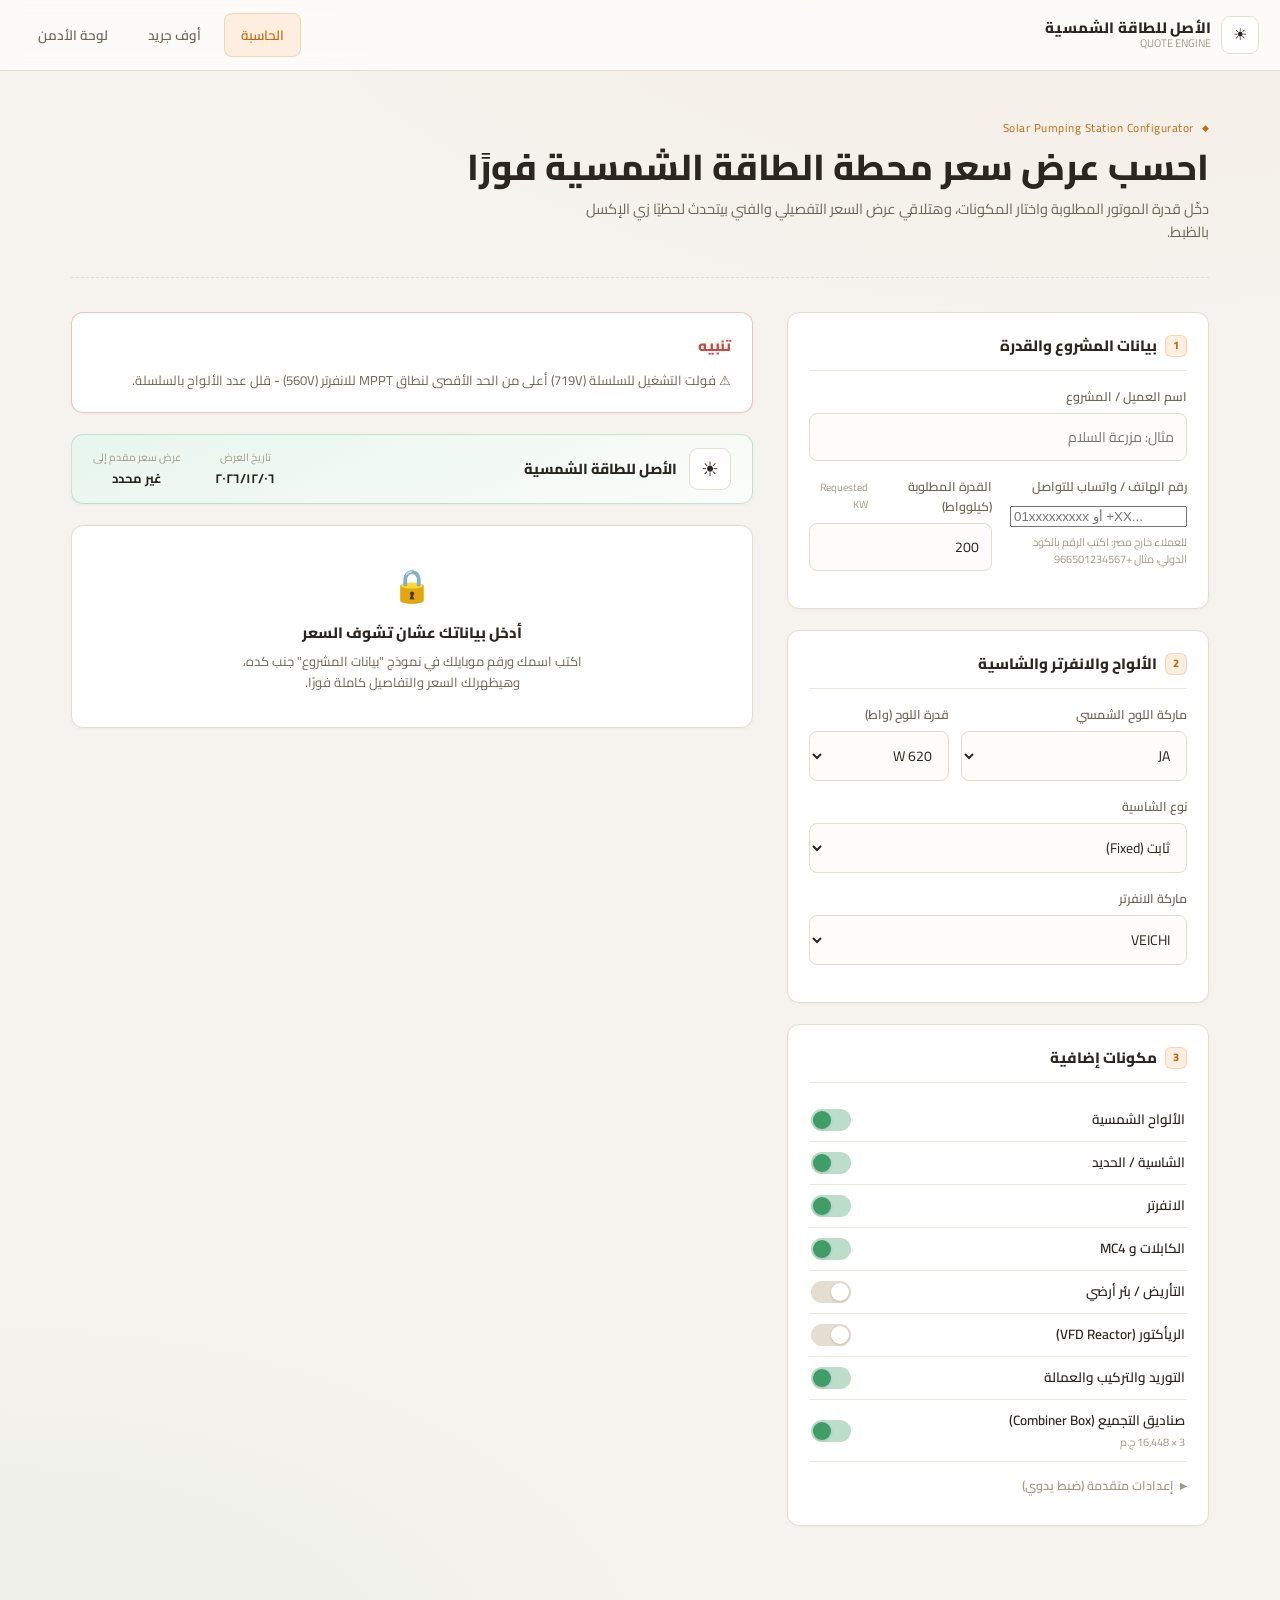
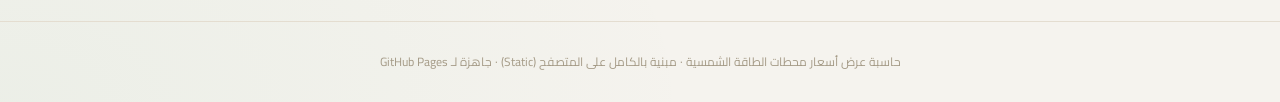
==== commit 8df90123: "Add files via upload" ====
--- a/index.html
+++ b/index.html
@@ -433,6 +433,11 @@
         </div>
       </div>
 
+      <div class="admin-shell">
+        <nav class="admin-sidebar" id="adminSidebar"></nav>
+        <div class="admin-content">
+
+      <div class="admin-section active" data-section="quotes">
       <div class="card">
         <h2><span class="num">📇</span> سجل عروض الأسعار</h2>
         <p style="font-size:12px; color:var(--ink-faint); margin-top:-8px;">كل عرض أي حد يعمله (عميل، مندوب، أو أدمن) بيتسجل هنا تلقائيًا - اسم العميل ورقم هاتفه وتفاصيل العرض كاملة، عشان ترجعله وقت ما احتجت.</p>
@@ -456,7 +461,9 @@
           <div id="quotesLogLocal" style="margin-top:8px;"></div>
         </div>
       </div>
-
+      </div>
+
+      <div class="admin-section" data-section="company">
       <div class="admin-top-row">
         <div class="card">
           <h2><span class="num">i</span> بيانات الشركة</h2>
@@ -490,7 +497,9 @@
           </div>
         </div>
       </div>
-
+      </div>
+
+      <div class="admin-section" data-section="panels">
       <div class="card">
         <h2><span class="num">☀</span> جدول الألواح الشمسية</h2>
         <p style="font-size:12px; color:var(--ink-faint); margin-top:-8px;">لازم كل لوح له سعر (جنيه/واط) عشان يظهر في اختيارات الحاسبة.</p>
@@ -511,23 +520,28 @@
         </div>
         <button class="btn ghost small" id="addPanelBtn" style="margin-top:10px;">+ إضافة لوح</button>
       </div>
-
+      </div>
+
+      <div class="admin-section" data-section="inverters">
       <div class="card">
         <h2><span class="num">⚙</span> جدول الإنفرترات</h2>
+        <p style="font-size:12px; color:var(--ink-faint); margin-top:-8px;">⚠ خانات "Voc أقصى" و"MPPT" فاضية افتراضيًا عمدًا - املأها من الداتا شيت الرسمي للموديل بس (لا تخمينات). لو الموديل فاضي، الحساب بيرجع تلقائيًا لحد عام تقريبي أقل دقة.</p>
         <div class="compact-grid" id="invDiscountsBox" style="margin-bottom:14px;"></div>
-        <div class="field" style="max-width:260px;">
+        <div class="field" style="max-width:260px; display:none;">
           <label>اختر ماركة الانفرتر لعرض/تعديل موديلاتها</label>
           <select id="invBrandFilter"></select>
         </div>
         <div class="tbl-wrap">
           <table class="tbl-edit" id="invTable">
-            <thead><tr><th>الماركة</th><th>HP</th><th>KW</th><th>السعر (Price List)</th><th></th></tr></thead>
+            <thead><tr><th>الماركة</th><th>HP</th><th>KW</th><th>السعر (Price List)</th><th>Voc أقصى</th><th>MPPT أدنى</th><th>MPPT أقصى</th><th></th></tr></thead>
             <tbody></tbody>
           </table>
         </div>
         <button class="btn ghost small" id="addInvBtn" style="margin-top:10px;">+ إضافة موديل انفرتر</button>
       </div>
-
+      </div>
+
+      <div class="admin-section" data-section="components">
       <div class="card">
         <h2><span class="num">▦</span> صناديق التجميع (Combiner Box)</h2>
         <div class="row2">
@@ -628,21 +642,27 @@
           <div class="field"><label>هامش الربح للألواح (جنيه/واط)</label><input type="number" id="cfgPanelMarkup" step="0.01"></div>
         </div>
       </div>
-
+      </div>
+
+      <div class="admin-section" data-section="og-inverters">
       <div class="card">
         <h2><span class="num">🔋</span> أوف جريد - كتالوج الانفرترات</h2>
-        <p style="font-size:12px; color:var(--ink-faint); margin-top:-8px;">الأسعار دي منقولة من ملف إكسل قديم - راجعها وحدّثها من هنا.</p>
+        <p style="font-size:12px; color:var(--ink-faint); margin-top:-8px;">الأسعار دي منقولة من ملف إكسل قديم - راجعها وحدّثها من هنا. خانات "PV Voc/MPPT" دي مواصفات دخول الألواح على الشاحن الداخلي للانفرتر (مختلفة عن جهد البطارية) - فاضية افتراضيًا، املأها من الداتا شيت الرسمي بس.</p>
+        <select id="ogInvBrandFilter" style="display:none;"></select>
         <div class="tbl-wrap">
           <table class="tbl-edit" id="ogInvTable">
-            <thead><tr><th>الماركة</th><th>النوع</th><th>الجهد V</th><th>القدرة KW</th><th>السعر (Price List)</th><th>نسبة الخصم</th><th></th></tr></thead>
+            <thead><tr><th>الماركة</th><th>النوع</th><th>الجهد V</th><th>القدرة KW</th><th>السعر (Price List)</th><th>نسبة الخصم</th><th>PV Voc أقصى</th><th>PV MPPT أدنى</th><th>PV MPPT أقصى</th><th></th></tr></thead>
             <tbody></tbody>
           </table>
         </div>
         <button class="btn ghost small" id="addOgInvBtn" style="margin-top:10px;">+ إضافة انفرتر أوف جريد</button>
       </div>
-
+      </div>
+
+      <div class="admin-section" data-section="og-batteries">
       <div class="card">
         <h2><span class="num">🔋</span> أوف جريد - كتالوج البطاريات</h2>
+        <select id="ogBattBrandFilter" style="display:none;"></select>
         <div class="tbl-wrap">
           <table class="tbl-edit" id="ogBattTable">
             <thead><tr><th>الماركة</th><th>الجهد V</th><th>السعة AH</th><th>DOD%</th><th>السعر (Price List)</th><th>نسبة الخصم</th><th></th></tr></thead>
@@ -651,7 +671,9 @@
         </div>
         <button class="btn ghost small" id="addOgBattBtn" style="margin-top:10px;">+ إضافة بطارية</button>
       </div>
-
+      </div>
+
+      <div class="admin-section" data-section="og-loads">
       <div class="card">
         <h2><span class="num">🔌</span> أوف جريد - قائمة الأحمال (الأجهزة)</h2>
         <p style="font-size:12px; color:var(--ink-faint); margin-top:-8px;">دي القائمة اللي بتظهر للعميل يختار عدد كل جهاز عنده.</p>
@@ -673,17 +695,24 @@
         </div>
         <div class="row3">
           <div class="field"><label>ساعات شحن البطارية بالكامل</label><input type="number" id="cfgOgChargeSunHours" step="0.1"></div>
+          <div class="field">
+            <label>كفاءة النظام الفعلية (0-1)</label>
+            <input type="number" id="cfgOgSystemEfficiency" step="0.01" min="0.5" max="1">
+            <small style="display:block; margin-top:5px; font-size:11px; color:var(--ink-faint);">فاقد الحرارة/الأتربة/الكابلات/كفاءة الشاحن مجتمعين - افتراضي 0.78 (زي المعمول به في أدوات مشابهة).</small>
+          </div>
           <div class="field"><label>هامش ربح اللوح (جنيه/واط)</label><input type="number" id="cfgOgPanelMarkup" step="0.01"></div>
+        </div>
+        <div class="row3">
           <div class="field"><label>تكلفة الشاسيه/وحدة</label><input type="number" id="cfgOgSteelCost"></div>
-        </div>
-        <div class="row3">
           <div class="field"><label>هامش ربح الشاسيه/وحدة</label><input type="number" id="cfgOgSteelMargin"></div>
           <div class="field"><label>تكلفة متر الكابل</label><input type="number" id="cfgOgCableCost"></div>
+        </div>
+        <div class="row3">
           <div class="field"><label>سعر متر الكابل للعميل</label><input type="number" id="cfgOgCableCustomer"></div>
-        </div>
-        <div class="row3">
           <div class="field"><label>أمتار كابل لكل شاسيه</label><input type="number" id="cfgOgCableMetersPerSteel"></div>
           <div class="field"><label>تكلفة الاكسسوارات (ثابت)</label><input type="number" id="cfgOgAccCost"></div>
+        </div>
+        <div class="row3">
           <div class="field"><label>سعر الاكسسوارات للعميل</label><input type="number" id="cfgOgAccCustomer"></div>
         </div>
         <div class="row3">
@@ -693,6 +722,10 @@
         </div>
         <div class="row3">
           <div class="field"><label>سعر التركيب للعميل/وحدة</label><input type="number" id="cfgOgInstallCustomer"></div>
+        </div>
+      </div>
+      </div>
+
         </div>
       </div>
 
--- a/style.css
+++ b/style.css
@@ -394,6 +394,44 @@
   font-size:20px; font-weight:800; cursor:pointer; transition:.15s; line-height:1;
 }
 .btn-add-load:hover{background:var(--sun-deep);}
+
+/* ============ لوحة الأدمن: تصميم هجين (Sidebar + Cards) ============ */
+.admin-shell{display:grid; grid-template-columns:220px 1fr; gap:var(--sp-3); align-items:start;}
+@media (max-width:860px){ .admin-shell{grid-template-columns:1fr;} }
+
+.admin-sidebar{
+  position:sticky; top:70px; background:var(--bg-card); border:1px solid var(--line);
+  border-radius:var(--radius); padding:10px; max-height:calc(100vh - 90px); overflow-y:auto;
+}
+@media (max-width:860px){ .admin-sidebar{position:static; max-height:none;} }
+
+.admin-nav-group-label{
+  font-size:10.5px; font-weight:800; color:var(--ink-faint); text-transform:uppercase;
+  padding:14px 10px 6px; letter-spacing:.4px;
+}
+.admin-nav-group-label:first-child{padding-top:6px;}
+.admin-nav-item{
+  display:flex; align-items:center; gap:8px; width:100%; text-align:right; border:none; background:transparent;
+  color:var(--ink-dim); font-family:var(--sans); font-size:13px; font-weight:600; cursor:pointer;
+  padding:9px 10px; border-radius:8px; transition:.12s;
+}
+.admin-nav-item:hover{background:var(--sun-soft); color:var(--ink);}
+.admin-nav-item.active{background:var(--sun-soft); color:var(--sun-deep);}
+.admin-nav-item .n{font-size:15px; flex:none;}
+
+.admin-subnav{padding-inline-start:14px; margin-bottom:2px; display:none;}
+.admin-subnav.open{display:block;}
+.admin-subnav-item{
+  display:block; width:100%; text-align:right; border:none; background:transparent; border-right:2px solid var(--line);
+  color:var(--ink-faint); font-family:var(--sans); font-size:12px; font-weight:600; cursor:pointer;
+  padding:6px 10px; margin:1px 0; transition:.12s;
+}
+.admin-subnav-item:hover{color:var(--ink); border-color:var(--ink-faint);}
+.admin-subnav-item.active{color:var(--sun-deep); border-color:var(--sun); background:var(--sun-soft);}
+
+.admin-content{min-width:0;}
+.admin-section{display:none;}
+.admin-section.active{display:block;}
 
 .footer{
   text-align:center; padding:30px 20px; color:var(--ink-faint); font-size:12px;
